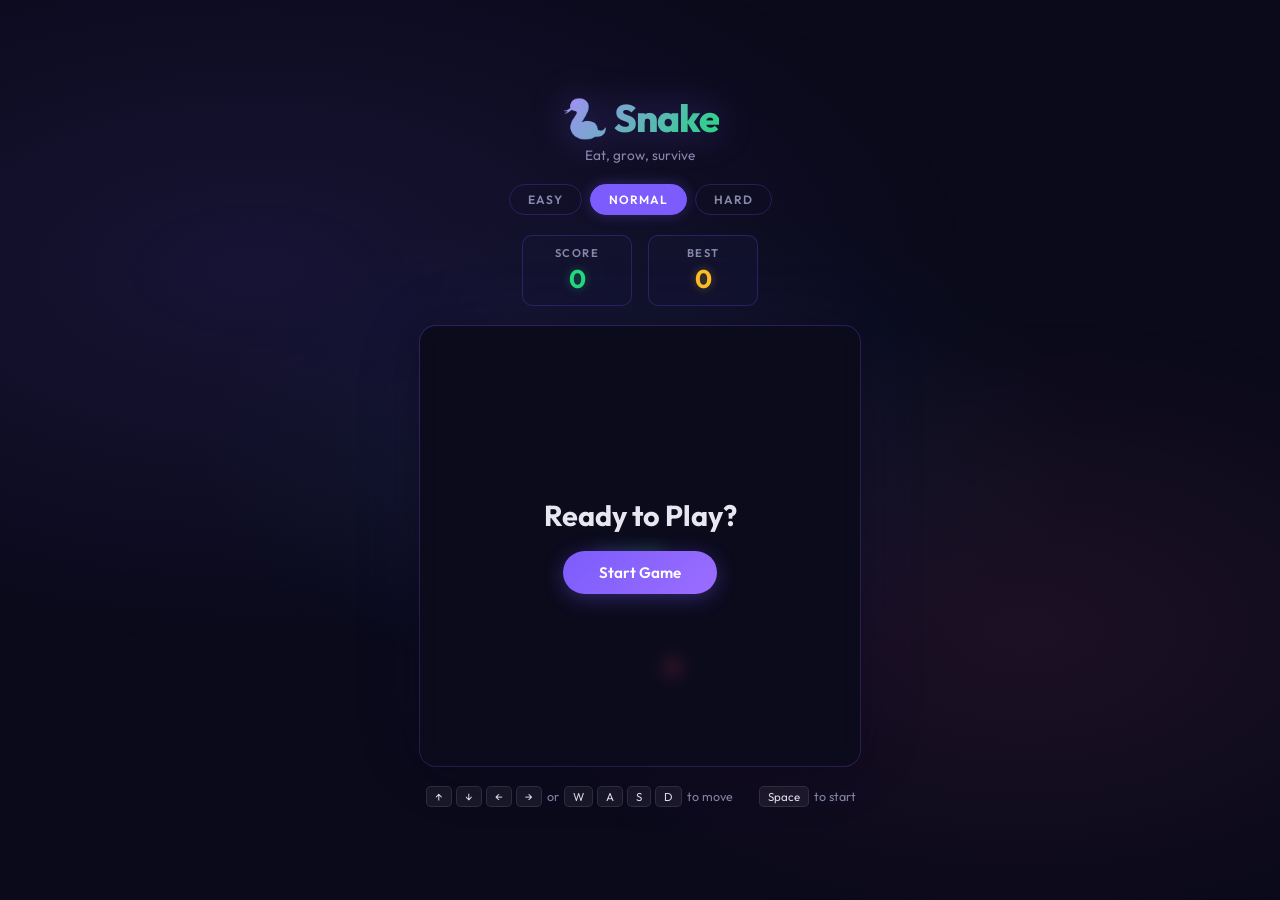
==== index.html @ a0575d01 "Add files via upload these are main files for game" ====
<!DOCTYPE html>
<html lang="en">

<head>
  <meta charset="UTF-8">
  <meta name="viewport" content="width=device-width, initial-scale=1.0, user-scalable=no">
  <title>Snake — Neon Arcade</title>
  <meta name="description" content="A beautifully crafted Snake game with neon visuals, smooth animations, and responsive controls.">
  <link rel="stylesheet" href="style.css">
  <!-- Preconnect for Google Fonts speed -->
  <link rel="preconnect" href="https://fonts.googleapis.com">
  <link rel="preconnect" href="https://fonts.gstatic.com" crossorigin>
</head>

<body>

  <div id="game-wrapper">

    <!-- Header -->
    <header class="header">
      <h1>🐍 Snake</h1>
      <p>Eat, grow, survive</p>
    </header>

    <!-- Difficulty -->
    <div class="difficulty-bar">
      <button class="diff-btn" data-diff="easy">Easy</button>
      <button class="diff-btn active" data-diff="normal">Normal</button>
      <button class="diff-btn" data-diff="hard">Hard</button>
    </div>

    <!-- Scores -->
    <div class="score-bar">
      <div class="score-card">
        <div class="label">Score</div>
        <div class="value" id="score">0</div>
      </div>
      <div class="score-card">
        <div class="label">Best</div>
        <div class="value high-score" id="highScore">0</div>
      </div>
    </div>

    <!-- Canvas + Overlays -->
    <div class="canvas-container">
      <canvas id="gameCanvas"></canvas>

      <!-- Start Overlay -->
      <div class="overlay" id="startOverlay">
        <h2>Ready to Play?</h2>
        <button class="btn btn-primary" id="startBtn">Start Game</button>
      </div>

      <!-- Game Over Overlay -->
      <div class="overlay hidden" id="gameOverOverlay">
        <h2 class="game-over-title">Game Over</h2>
        <p class="final-score">Score: <span id="finalScore">0</span></p>
        <button class="btn btn-primary" id="restartBtn">Play Again</button>
      </div>
    </div>

    <!-- Controls hint (desktop) -->
    <div class="controls-info">
      <span><kbd>↑</kbd><kbd>↓</kbd><kbd>←</kbd><kbd>→</kbd> or <kbd>W</kbd><kbd>A</kbd><kbd>S</kbd><kbd>D</kbd> to move</span>
      <span><kbd>Space</kbd> to start</span>
    </div>

    <!-- Mobile D-Pad -->
    <div class="dpad" id="dpad">
      <button class="dpad-btn" data-dir="up" aria-label="Up">▲</button>
      <button class="dpad-btn" data-dir="left" aria-label="Left">◀</button>
      <button class="dpad-btn" data-dir="right" aria-label="Right">▶</button>
      <button class="dpad-btn" data-dir="down" aria-label="Down">▼</button>
    </div>

  </div>

  <script src="game.js"></script>
</body>

</html>
---- style.css ----
/* ── Google Font ── */
@import url('https://fonts.googleapis.com/css2?family=Outfit:wght@300;400;500;600;700;800;900&display=swap');

/* ── Design Tokens ── */
:root {
  --bg-primary:    #0a0a1a;
  --bg-secondary:  #111128;
  --bg-card:       rgba(20, 20, 50, 0.65);
  --border-glow:   rgba(120, 80, 255, 0.25);

  --accent:        #7c5cfc;
  --accent-light:  #a78bfa;
  --neon-green:    #22d97f;
  --neon-pink:     #ff5ca1;
  --neon-cyan:     #38bdf8;
  --neon-gold:     #fbbf24;
  --food-red:      #ff4d6d;

  --text-primary:  #e8e6f0;
  --text-muted:    #8888aa;

  --radius:        16px;
  --radius-sm:     10px;

  --font:          'Outfit', system-ui, sans-serif;
  --grid-size:     20;
  --cell-px:       22px;
}

/* ── Reset ── */
*, *::before, *::after { box-sizing: border-box; margin: 0; padding: 0; }

html { font-size: 16px; }

body {
  font-family: var(--font);
  background: var(--bg-primary);
  color: var(--text-primary);
  min-height: 100vh;
  display: flex;
  flex-direction: column;
  align-items: center;
  justify-content: center;
  overflow: hidden;
  position: relative;
}

/* ── Animated Background ── */
body::before {
  content: '';
  position: fixed;
  inset: 0;
  background:
    radial-gradient(ellipse 80% 60% at 20% 30%, rgba(124,92,252,.12) 0%, transparent 70%),
    radial-gradient(ellipse 60% 50% at 80% 70%, rgba(255,92,161,.08) 0%, transparent 70%),
    radial-gradient(ellipse 50% 40% at 50% 50%, rgba(56,189,248,.06) 0%, transparent 70%);
  pointer-events: none;
  z-index: 0;
  animation: bgPulse 8s ease-in-out infinite alternate;
}

@keyframes bgPulse {
  0%   { opacity: .7; transform: scale(1); }
  100% { opacity: 1;  transform: scale(1.05); }
}

/* ── Wrapper ── */
#game-wrapper {
  position: relative;
  z-index: 1;
  display: flex;
  flex-direction: column;
  align-items: center;
  gap: 20px;
  padding: 20px;
}

/* ── Header ── */
.header {
  text-align: center;
  animation: fadeSlideDown .6s ease-out;
}

@keyframes fadeSlideDown {
  from { opacity: 0; transform: translateY(-18px); }
  to   { opacity: 1; transform: translateY(0); }
}

.header h1 {
  font-size: 2.4rem;
  font-weight: 800;
  letter-spacing: -1px;
  background: linear-gradient(135deg, var(--accent-light), var(--neon-green));
  -webkit-background-clip: text;
  -webkit-text-fill-color: transparent;
  background-clip: text;
  filter: drop-shadow(0 0 18px rgba(124,92,252,.35));
}

.header p {
  font-size: .85rem;
  color: var(--text-muted);
  margin-top: 4px;
  font-weight: 400;
}

/* ── Score Bar ── */
.score-bar {
  display: flex;
  gap: 16px;
  animation: fadeSlideDown .7s ease-out;
}

.score-card {
  background: var(--bg-card);
  backdrop-filter: blur(14px);
  -webkit-backdrop-filter: blur(14px);
  border: 1px solid var(--border-glow);
  border-radius: var(--radius-sm);
  padding: 10px 22px;
  text-align: center;
  min-width: 110px;
  transition: border-color .3s, box-shadow .3s;
}

.score-card:hover {
  border-color: var(--accent);
  box-shadow: 0 0 14px rgba(124,92,252,.2);
}

.score-card .label {
  font-size: .7rem;
  font-weight: 600;
  text-transform: uppercase;
  letter-spacing: 1.5px;
  color: var(--text-muted);
}

.score-card .value {
  font-size: 1.6rem;
  font-weight: 700;
  margin-top: 2px;
  color: var(--neon-green);
  text-shadow: 0 0 10px rgba(34,217,127,.35);
}

.score-card .value.high-score {
  color: var(--neon-gold);
  text-shadow: 0 0 10px rgba(251,191,36,.35);
}

/* ── Canvas Area ── */
.canvas-container {
  position: relative;
  border-radius: var(--radius);
  overflow: hidden;
  animation: fadeIn .8s ease-out;
  box-shadow:
    0 0 0 1px var(--border-glow),
    0 4px 40px rgba(0,0,0,.45),
    0 0 80px rgba(124,92,252,.08);
}

@keyframes fadeIn {
  from { opacity: 0; transform: scale(.96); }
  to   { opacity: 1; transform: scale(1); }
}

.canvas-container::before {
  content: '';
  position: absolute;
  inset: -1px;
  border-radius: var(--radius);
  padding: 1px;
  background: linear-gradient(135deg, var(--accent), var(--neon-green), var(--neon-pink));
  -webkit-mask: linear-gradient(#fff 0 0) content-box, linear-gradient(#fff 0 0);
  mask: linear-gradient(#fff 0 0) content-box, linear-gradient(#fff 0 0);
  -webkit-mask-composite: xor;
  mask-composite: exclude;
  pointer-events: none;
  opacity: .55;
}

canvas#gameCanvas {
  display: block;
  background: var(--bg-secondary);
  border-radius: var(--radius);
}

/* ── Overlay ── */
.overlay {
  position: absolute;
  inset: 0;
  background: rgba(10,10,26,.82);
  backdrop-filter: blur(8px);
  -webkit-backdrop-filter: blur(8px);
  display: flex;
  flex-direction: column;
  align-items: center;
  justify-content: center;
  gap: 18px;
  border-radius: var(--radius);
  z-index: 10;
  transition: opacity .35s ease;
}

.overlay.hidden {
  opacity: 0;
  pointer-events: none;
}

.overlay h2 {
  font-size: 1.8rem;
  font-weight: 700;
}

.overlay h2.game-over-title {
  color: var(--neon-pink);
  text-shadow: 0 0 20px rgba(255,92,161,.4);
}

.overlay .final-score {
  font-size: 1.1rem;
  color: var(--text-muted);
}

.overlay .final-score span {
  color: var(--neon-green);
  font-weight: 700;
}

/* ── Buttons ── */
.btn {
  font-family: var(--font);
  font-weight: 600;
  font-size: .95rem;
  border: none;
  cursor: pointer;
  padding: 12px 36px;
  border-radius: 50px;
  color: #fff;
  position: relative;
  overflow: hidden;
  transition: transform .2s, box-shadow .3s;
}

.btn:active { transform: scale(.96); }

.btn-primary {
  background: linear-gradient(135deg, var(--accent), #9b6dff);
  box-shadow: 0 4px 20px rgba(124,92,252,.35);
}

.btn-primary:hover {
  box-shadow: 0 6px 28px rgba(124,92,252,.55);
  transform: translateY(-2px);
}

.btn-primary::after {
  content: '';
  position: absolute;
  inset: 0;
  background: linear-gradient(135deg, transparent 40%, rgba(255,255,255,.15) 50%, transparent 60%);
  transform: translateX(-100%);
  transition: transform .5s;
}

.btn-primary:hover::after {
  transform: translateX(100%);
}

/* ── Controls info ── */
.controls-info {
  display: flex;
  gap: 24px;
  font-size: .78rem;
  color: var(--text-muted);
  animation: fadeSlideDown .9s ease-out;
}

.controls-info kbd {
  display: inline-block;
  background: rgba(255,255,255,.06);
  border: 1px solid rgba(255,255,255,.1);
  border-radius: 5px;
  padding: 2px 8px;
  font-family: var(--font);
  font-size: .72rem;
  color: var(--text-primary);
  margin: 0 2px;
}

/* ── Mobile D-Pad ── */
.dpad {
  display: none;
  grid-template-areas:
    ". up ."
    "left . right"
    ". down .";
  grid-template-columns: repeat(3, 56px);
  grid-template-rows: repeat(3, 56px);
  gap: 6px;
  margin-top: 6px;
  animation: fadeSlideDown 1s ease-out;
}

.dpad-btn {
  background: var(--bg-card);
  backdrop-filter: blur(10px);
  border: 1px solid var(--border-glow);
  border-radius: 12px;
  color: var(--text-primary);
  font-size: 1.3rem;
  display: flex;
  align-items: center;
  justify-content: center;
  cursor: pointer;
  transition: background .15s, border-color .15s, transform .1s;
  -webkit-tap-highlight-color: transparent;
  user-select: none;
}

.dpad-btn:active {
  background: rgba(124,92,252,.25);
  border-color: var(--accent);
  transform: scale(.92);
}

.dpad-btn[data-dir="up"]    { grid-area: up; }
.dpad-btn[data-dir="left"]  { grid-area: left; }
.dpad-btn[data-dir="right"] { grid-area: right; }
.dpad-btn[data-dir="down"]  { grid-area: down; }

/* ── Difficulty Selector ── */
.difficulty-bar {
  display: flex;
  gap: 8px;
  animation: fadeSlideDown .75s ease-out;
}

.diff-btn {
  font-family: var(--font);
  font-size: .75rem;
  font-weight: 600;
  text-transform: uppercase;
  letter-spacing: 1px;
  padding: 7px 18px;
  border-radius: 50px;
  border: 1px solid var(--border-glow);
  background: transparent;
  color: var(--text-muted);
  cursor: pointer;
  transition: all .25s;
}

.diff-btn:hover {
  border-color: var(--accent);
  color: var(--text-primary);
}

.diff-btn.active {
  background: var(--accent);
  border-color: var(--accent);
  color: #fff;
  box-shadow: 0 0 14px rgba(124,92,252,.3);
}

/* ── Responsive ── */
@media (max-width: 560px) {
  :root { --cell-px: 16px; }

  .header h1 { font-size: 1.6rem; }
  .score-card { min-width: 90px; padding: 8px 14px; }
  .score-card .value { font-size: 1.3rem; }
  .controls-info { display: none; }
  .dpad { display: grid; }
}

@media (max-width: 380px) {
  :root { --cell-px: 14px; }
}

/* ── Particles (eaten food effect) ── */
.particle {
  position: absolute;
  width: 6px;
  height: 6px;
  border-radius: 50%;
  pointer-events: none;
  z-index: 20;
  animation: particleBurst .55s ease-out forwards;
}

@keyframes particleBurst {
  0%   { opacity: 1; transform: translate(0,0) scale(1); }
  100% { opacity: 0; transform: translate(var(--tx), var(--ty)) scale(0); }
}
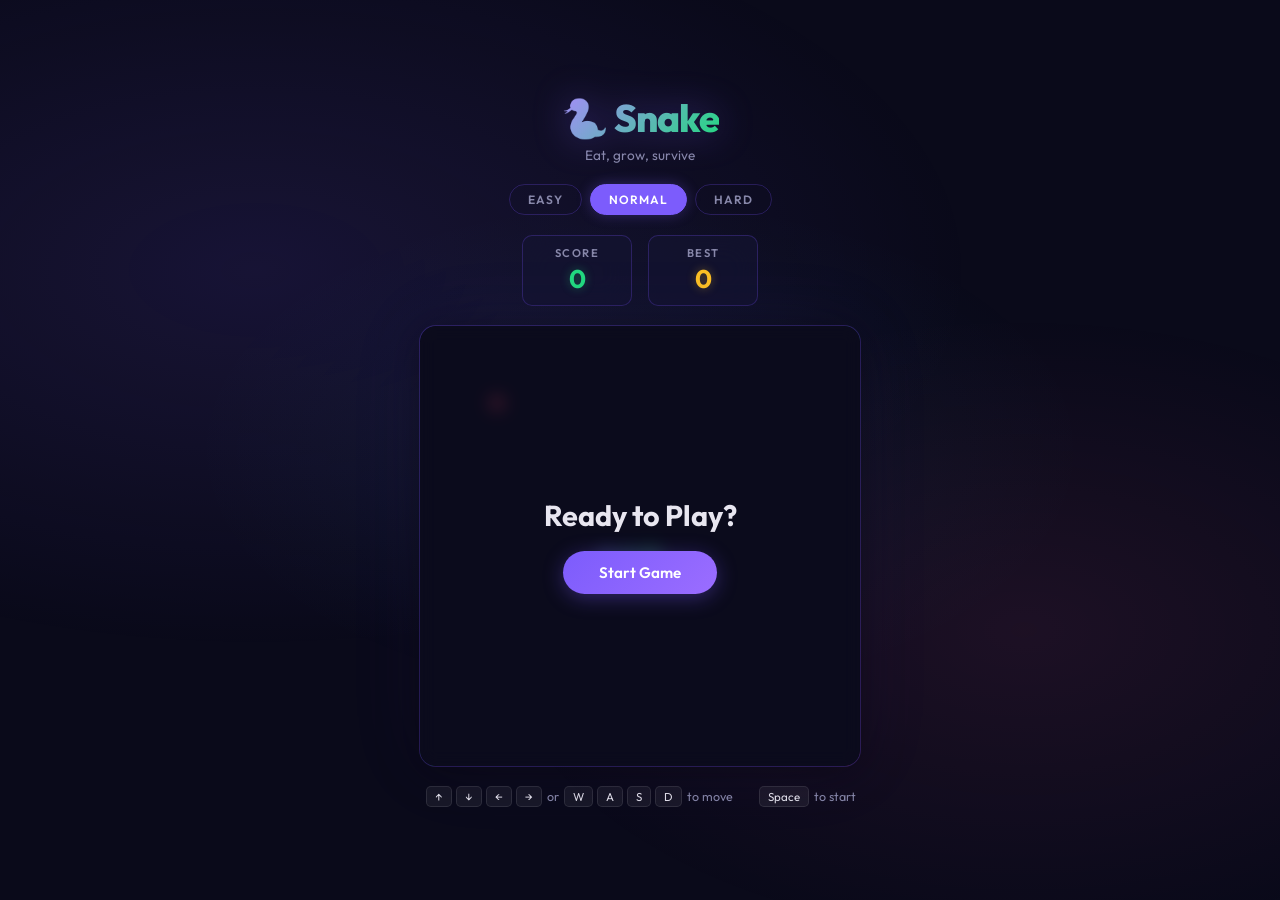
==== commit a08007d2: "Enhance SEO and accessibility in index.html Updated SEO metadata, added Open Graph and Twitter Card " ====
--- a/index.html
+++ b/index.html
@@ -1,20 +1,104 @@
 <!DOCTYPE html>
-<html lang="en">
+<html lang="en" dir="ltr">
 
 <head>
   <meta charset="UTF-8">
   <meta name="viewport" content="width=device-width, initial-scale=1.0, user-scalable=no">
-  <title>Snake — Neon Arcade</title>
-  <meta name="description" content="A beautifully crafted Snake game with neon visuals, smooth animations, and responsive controls.">
-  <link rel="stylesheet" href="style.css">
-  <!-- Preconnect for Google Fonts speed -->
+
+  <!-- ── Primary SEO ── -->
+  <title>Snake Game Online — Free Neon Arcade | Play Instantly</title>
+  <meta name="description" content="Play the classic Snake game online for free. Features stunning neon visuals, smooth animations, 3 difficulty levels, mobile touch controls, and local high-score tracking. No download required.">
+  <meta name="keywords" content="snake game, snake game online, play snake, free snake game, neon snake, arcade game, browser game, classic snake, mobile snake game">
+  <meta name="author" content="Neon Arcade">
+  <meta name="robots" content="index, follow, max-snippet:-1, max-image-preview:large, max-video-preview:-1">
+  <link rel="canonical" href="https://neon-arcade.example.com/snake">
+
+  <!-- ── Open Graph (Facebook, LinkedIn, Discord, etc.) ── -->
+  <meta property="og:type" content="website">
+  <meta property="og:title" content="Snake Game — Free Neon Arcade">
+  <meta property="og:description" content="Play the classic Snake game with stunning neon visuals, 3 difficulty levels, and responsive controls. Free in your browser.">
+  <meta property="og:url" content="https://neon-arcade.example.com/snake">
+  <meta property="og:site_name" content="Neon Arcade">
+  <meta property="og:locale" content="en_US">
+  <meta property="og:image" content="https://neon-arcade.example.com/assets/snake-og-banner.png">
+  <meta property="og:image:width" content="1200">
+  <meta property="og:image:height" content="630">
+  <meta property="og:image:alt" content="Snake Game — Neon Arcade gameplay screenshot showing the neon snake on a dark grid">
+
+  <!-- ── Twitter Card ── -->
+  <meta name="twitter:card" content="summary_large_image">
+  <meta name="twitter:title" content="Snake Game — Free Neon Arcade">
+  <meta name="twitter:description" content="Play Snake online for free. Neon visuals, 3 difficulty levels, mobile-friendly. No download needed.">
+  <meta name="twitter:image" content="https://neon-arcade.example.com/assets/snake-twitter-card.png">
+  <meta name="twitter:image:alt" content="Neon Snake arcade game preview">
+
+  <!-- ── Mobile / PWA Hints ── -->
+  <meta name="theme-color" content="#0a0a1a">
+  <meta name="apple-mobile-web-app-capable" content="yes">
+  <meta name="apple-mobile-web-app-status-bar-style" content="black-translucent">
+  <meta name="apple-mobile-web-app-title" content="Snake">
+  <meta name="mobile-web-app-capable" content="yes">
+  <meta name="application-name" content="Snake — Neon Arcade">
+  <meta name="msapplication-TileColor" content="#7c5cfc">
+
+  <!-- ── Favicon (update paths when you add real icons) ── -->
+  <link rel="icon" type="image/svg+xml" href="data:image/svg+xml,<svg xmlns='http://www.w3.org/2000/svg' viewBox='0 0 100 100'><text y='.9em' font-size='90'>🐍</text></svg>">
+  <link rel="apple-touch-icon" href="data:image/svg+xml,<svg xmlns='http://www.w3.org/2000/svg' viewBox='0 0 100 100'><text y='.9em' font-size='90'>🐍</text></svg>">
+
+  <!-- ── Preconnect for Google Fonts speed ── -->
   <link rel="preconnect" href="https://fonts.googleapis.com">
   <link rel="preconnect" href="https://fonts.gstatic.com" crossorigin>
+
+  <!-- ── Stylesheet ── -->
+  <link rel="stylesheet" href="style.css">
+
+  <!-- ── Structured Data (JSON-LD) ── -->
+  <script type="application/ld+json">
+  {
+    "@context": "https://schema.org",
+    "@type": "WebApplication",
+    "name": "Snake — Neon Arcade",
+    "url": "https://neon-arcade.example.com/snake",
+    "description": "Play the classic Snake game online for free with neon visuals, smooth animations, 3 difficulty levels, and mobile-responsive controls.",
+    "applicationCategory": "GameApplication",
+    "operatingSystem": "Any",
+    "browserRequirements": "Requires JavaScript. Works in all modern browsers.",
+    "offers": {
+      "@type": "Offer",
+      "price": "0",
+      "priceCurrency": "USD"
+    },
+    "genre": ["Arcade", "Puzzle", "Casual"],
+    "inLanguage": "en",
+    "author": {
+      "@type": "Organization",
+      "name": "Neon Arcade"
+    },
+    "aggregateRating": {
+      "@type": "AggregateRating",
+      "ratingValue": "4.7",
+      "ratingCount": "1200",
+      "bestRating": "5",
+      "worstRating": "1"
+    }
+  }
+  </script>
 </head>
 
 <body>
 
-  <div id="game-wrapper">
+  <!-- Noscript fallback for search engines and users without JS -->
+  <noscript>
+    <div style="text-align:center;padding:40px;color:#e8e6f0;background:#0a0a1a;min-height:100vh;display:flex;align-items:center;justify-content:center;flex-direction:column;">
+      <h1>🐍 Snake — Neon Arcade</h1>
+      <p style="margin-top:16px;max-width:480px;line-height:1.6;">
+        A free online Snake game with stunning neon visuals, 3 difficulty levels (Easy, Normal, Hard), smooth animations, and mobile-friendly touch controls. Navigate the snake to eat food, grow longer, and beat your high score.
+      </p>
+      <p style="margin-top:12px;color:#8888aa;">Please enable JavaScript to play.</p>
+    </div>
+  </noscript>
+
+  <main id="game-wrapper" role="main">
 
     <!-- Header -->
     <header class="header">
@@ -22,16 +106,16 @@
       <p>Eat, grow, survive</p>
     </header>
 
-    <!-- Difficulty -->
-    <div class="difficulty-bar">
-      <button class="diff-btn" data-diff="easy">Easy</button>
-      <button class="diff-btn active" data-diff="normal">Normal</button>
-      <button class="diff-btn" data-diff="hard">Hard</button>
-    </div>
+    <!-- Difficulty selector -->
+    <nav class="difficulty-bar" aria-label="Game difficulty">
+      <button class="diff-btn" data-diff="easy" aria-pressed="false">Easy</button>
+      <button class="diff-btn active" data-diff="normal" aria-pressed="true">Normal</button>
+      <button class="diff-btn" data-diff="hard" aria-pressed="false">Hard</button>
+    </nav>
 
     <!-- Scores -->
-    <div class="score-bar">
-      <div class="score-card">
+    <section class="score-bar" aria-label="Score display">
+      <div class="score-card" role="status" aria-live="polite">
         <div class="label">Score</div>
         <div class="value" id="score">0</div>
       </div>
@@ -39,43 +123,43 @@
         <div class="label">Best</div>
         <div class="value high-score" id="highScore">0</div>
       </div>
-    </div>
+    </section>
 
     <!-- Canvas + Overlays -->
-    <div class="canvas-container">
-      <canvas id="gameCanvas"></canvas>
+    <section class="canvas-container" aria-label="Game board">
+      <canvas id="gameCanvas" role="img" aria-label="Snake game board — use arrow keys or WASD to control the snake"></canvas>
 
       <!-- Start Overlay -->
-      <div class="overlay" id="startOverlay">
+      <div class="overlay" id="startOverlay" role="dialog" aria-label="Start game">
         <h2>Ready to Play?</h2>
         <button class="btn btn-primary" id="startBtn">Start Game</button>
       </div>
 
       <!-- Game Over Overlay -->
-      <div class="overlay hidden" id="gameOverOverlay">
+      <div class="overlay hidden" id="gameOverOverlay" role="dialog" aria-label="Game over">
         <h2 class="game-over-title">Game Over</h2>
         <p class="final-score">Score: <span id="finalScore">0</span></p>
         <button class="btn btn-primary" id="restartBtn">Play Again</button>
       </div>
-    </div>
+    </section>
 
     <!-- Controls hint (desktop) -->
-    <div class="controls-info">
+    <footer class="controls-info" aria-label="Keyboard controls">
       <span><kbd>↑</kbd><kbd>↓</kbd><kbd>←</kbd><kbd>→</kbd> or <kbd>W</kbd><kbd>A</kbd><kbd>S</kbd><kbd>D</kbd> to move</span>
       <span><kbd>Space</kbd> to start</span>
-    </div>
+    </footer>
 
     <!-- Mobile D-Pad -->
-    <div class="dpad" id="dpad">
-      <button class="dpad-btn" data-dir="up" aria-label="Up">▲</button>
-      <button class="dpad-btn" data-dir="left" aria-label="Left">◀</button>
-      <button class="dpad-btn" data-dir="right" aria-label="Right">▶</button>
-      <button class="dpad-btn" data-dir="down" aria-label="Down">▼</button>
-    </div>
+    <nav class="dpad" id="dpad" aria-label="Mobile directional controls">
+      <button class="dpad-btn" data-dir="up" aria-label="Move up">▲</button>
+      <button class="dpad-btn" data-dir="left" aria-label="Move left">◀</button>
+      <button class="dpad-btn" data-dir="right" aria-label="Move right">▶</button>
+      <button class="dpad-btn" data-dir="down" aria-label="Move down">▼</button>
+    </nav>
 
-  </div>
+  </main>
 
   <script src="game.js"></script>
 </body>
 
-</html>+</html>
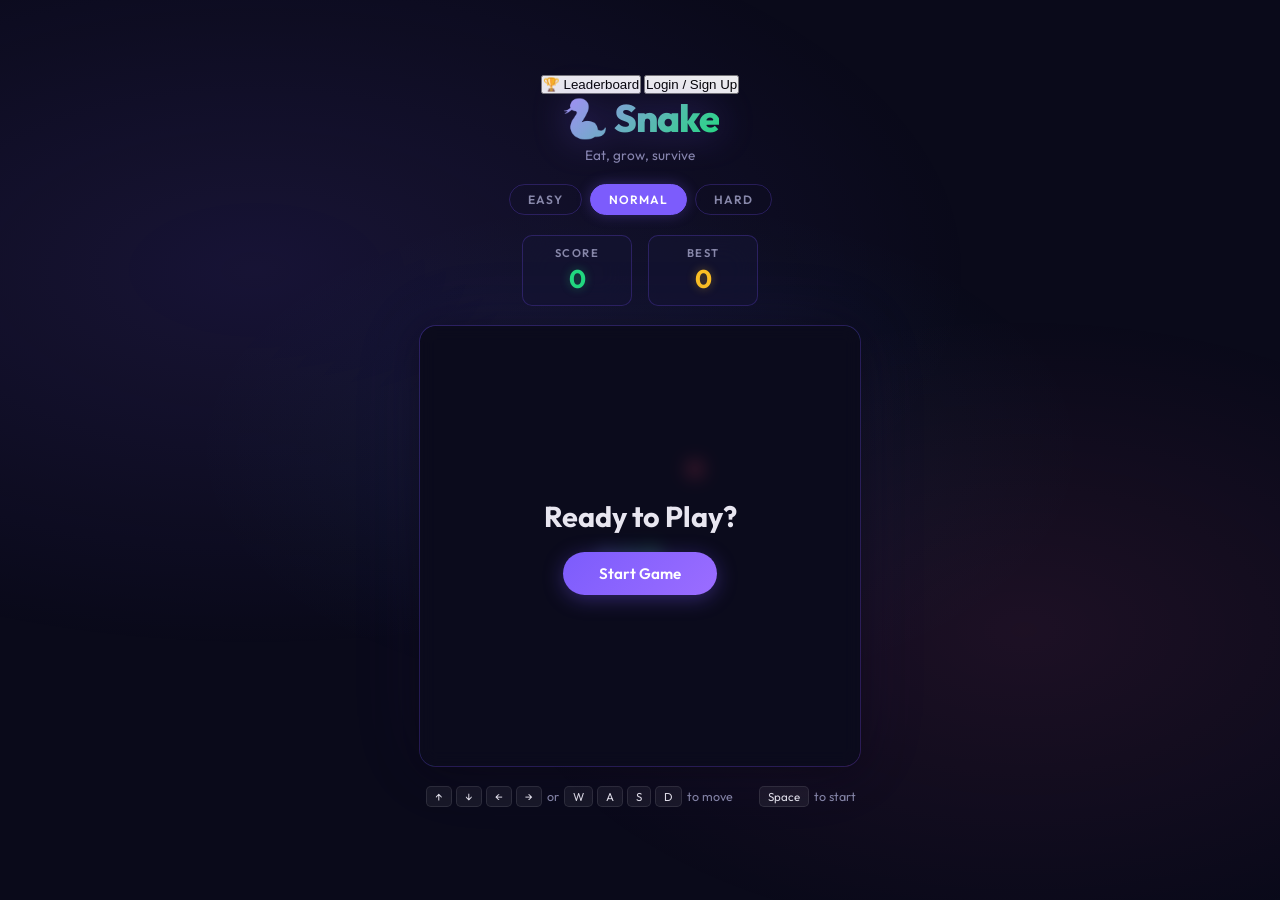
==== commit 5b85398e: "Implement top navigation and header for game page Added top navigation and header sections to the HT" ====
--- a/index.html
+++ b/index.html
@@ -3,7 +3,7 @@
 
 <head>
   <meta charset="UTF-8">
-  <meta name="viewport" content="width=device-width, initial-scale=1.0, user-scalable=no">
+  <meta name="viewport" content="width=device-width, initial-scale=1.0">
 
   <!-- ── Primary SEO ── -->
   <title>Snake Game Online — Free Neon Arcade | Play Instantly</title>
@@ -98,13 +98,21 @@
     </div>
   </noscript>
 
+  <!-- Top Navigation -->
+  <nav class="top-nav">
+    <button class="nav-btn" onclick="window.location.href='dashboard.html'">🏆 Leaderboard</button>
+    <button class="nav-btn login-btn" id="authBtn" onclick="window.location.href='login.html'">Login / Sign Up</button>
+  </nav>
+
+  <!-- Logo/Header Top Left -->
+  <header class="header">
+    <h1>🐍 Snake</h1>
+    <p>Eat, grow, survive</p>
+  </header>
+
   <main id="game-wrapper" role="main">
 
-    <!-- Header -->
-    <header class="header">
-      <h1>🐍 Snake</h1>
-      <p>Eat, grow, survive</p>
-    </header>
+
 
     <!-- Difficulty selector -->
     <nav class="difficulty-bar" aria-label="Game difficulty">
--- a/style.css
+++ b/style.css
@@ -185,6 +185,7 @@
   display: block;
   background: var(--bg-secondary);
   border-radius: var(--radius);
+  touch-action: none;           /* prevent browser scroll/zoom on canvas */
 }
 
 /* ── Overlay ── */
@@ -318,6 +319,7 @@
   transition: background .15s, border-color .15s, transform .1s;
   -webkit-tap-highlight-color: transparent;
   user-select: none;
+  touch-action: none;            /* prevent browser intercepting touches */
 }
 
 .dpad-btn:active {
@@ -366,10 +368,25 @@
 }
 
 /* ── Responsive ── */
+
+/* Width-based breakpoints */
 @media (max-width: 560px) {
   :root { --cell-px: 16px; }
 
+  body {
+    justify-content: flex-start;   /* don't center — let content start from top */
+    padding-top: env(safe-area-inset-top, 8px);
+    padding-bottom: env(safe-area-inset-bottom, 8px);
+    overflow-y: auto;
+  }
+
+  #game-wrapper {
+    gap: 10px;
+    padding: 10px 10px 16px;
+  }
+
   .header h1 { font-size: 1.6rem; }
+  .header p  { font-size: .75rem; margin-top: 2px; }
   .score-card { min-width: 90px; padding: 8px 14px; }
   .score-card .value { font-size: 1.3rem; }
   .controls-info { display: none; }
@@ -378,6 +395,87 @@
 
 @media (max-width: 380px) {
   :root { --cell-px: 14px; }
+}
+
+/* ── Height-based breakpoints (short phones) ── */
+
+/* Phones under 740px tall — tighten everything */
+@media (max-height: 740px) and (max-width: 560px) {
+  #game-wrapper {
+    gap: 6px;
+    padding: 6px 10px 10px;
+  }
+
+  .header h1 { font-size: 1.35rem; }
+  .header p  { display: none; }
+
+  .score-bar { gap: 10px; }
+  .score-card { padding: 5px 12px; min-width: 80px; }
+  .score-card .label { font-size: .6rem; }
+  .score-card .value { font-size: 1.1rem; }
+
+  .difficulty-bar { gap: 5px; }
+  .diff-btn { padding: 5px 14px; font-size: .68rem; }
+
+  .dpad {
+    grid-template-columns: repeat(3, 50px);
+    grid-template-rows: repeat(3, 50px);
+    gap: 4px;
+    margin-top: 4px;
+  }
+
+  .dpad-btn { font-size: 1.1rem; border-radius: 10px; }
+}
+
+/* Very short phones under 640px — aggressive compression */
+@media (max-height: 640px) and (max-width: 560px) {
+  :root { --cell-px: 14px; }
+
+  #game-wrapper {
+    gap: 4px;
+    padding: 4px 8px 8px;
+  }
+
+  .header h1 { font-size: 1.15rem; }
+
+  .score-bar { gap: 8px; }
+  .score-card { padding: 4px 10px; min-width: 70px; }
+  .score-card .value { font-size: 1rem; }
+
+  .difficulty-bar { gap: 4px; }
+  .diff-btn { padding: 4px 12px; font-size: .62rem; }
+
+  .dpad {
+    grid-template-columns: repeat(3, 44px);
+    grid-template-rows: repeat(3, 44px);
+    gap: 3px;
+    margin-top: 2px;
+  }
+
+  .dpad-btn { font-size: 1rem; border-radius: 8px; }
+}
+
+/* Extremely short screens under 540px — minimal mode */
+@media (max-height: 540px) and (max-width: 560px) {
+  :root { --cell-px: 12px; }
+
+  .header { display: none; }
+
+  .score-bar { gap: 6px; }
+  .score-card { padding: 3px 8px; min-width: 60px; }
+  .score-card .label { font-size: .55rem; letter-spacing: 1px; }
+  .score-card .value { font-size: .9rem; }
+
+  .difficulty-bar { display: none; }
+
+  .dpad {
+    grid-template-columns: repeat(3, 40px);
+    grid-template-rows: repeat(3, 40px);
+    gap: 2px;
+    margin-top: 0;
+  }
+
+  .dpad-btn { font-size: .9rem; border-radius: 7px; }
 }
 
 /* ── Particles (eaten food effect) ── */
